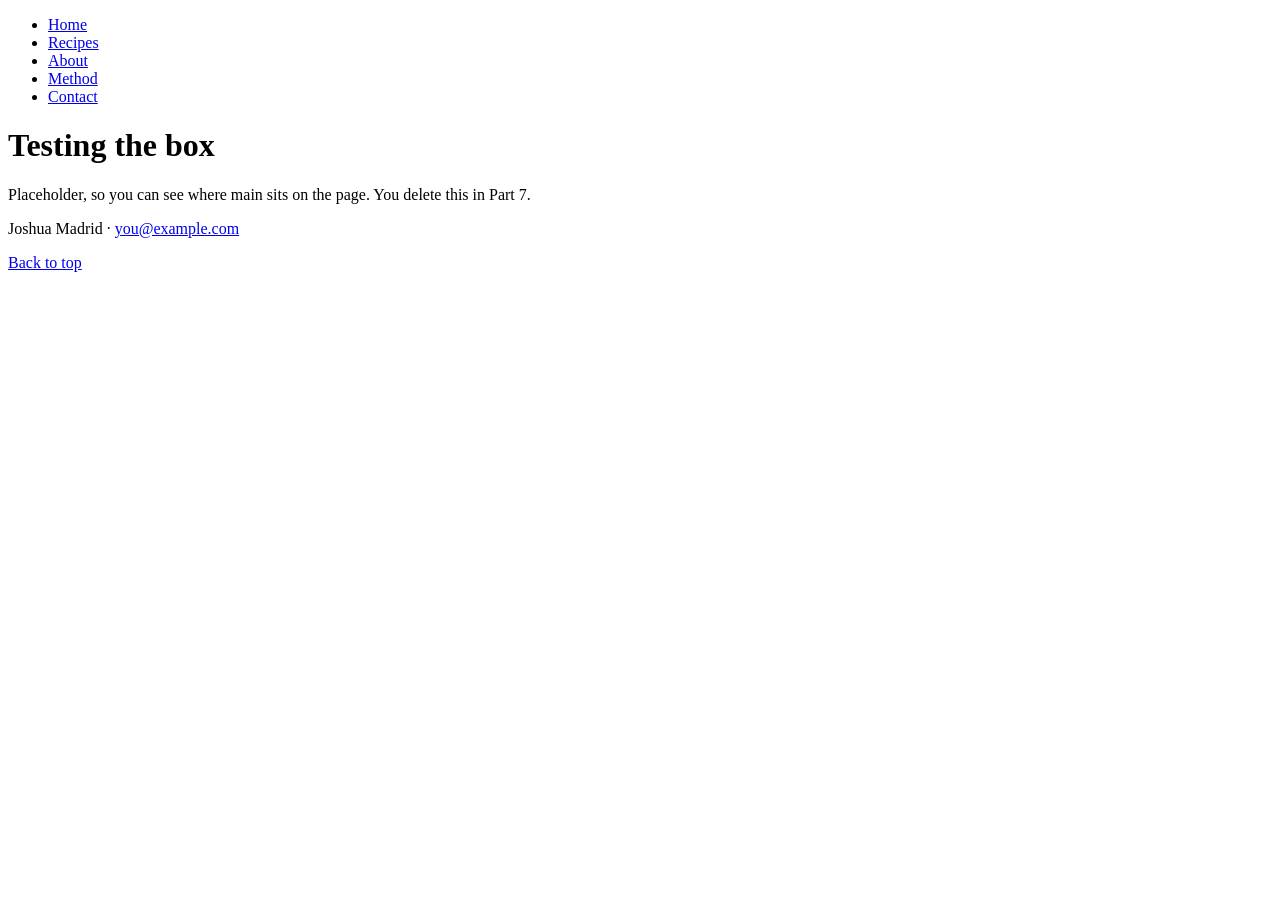
==== recipes/bbq-chicken.html @ a430b247 "new page link" ====
<!DOCTYPE html>
<html lang="en">
<head>
    <meta charset="UTF-8">
    <meta name="viewport" content="width=device-width, initial-scale=1.0">
    <title>Template</title>

    <link rel="preconnect" href="https://fonts.googleapis.com">
    <link rel="preconnect" href="https://fonts.gstatic.com" crossorigin>
    <link href="https://fonts.googleapis.com/css2?family=DM+Serif+Display:ital@0;1&family=Open+Sans:ital,wght@0,300..800;1,300..800&display=swap" rel="stylesheet">
    
    <link rel="stylesheet" href="css/styles.css">
</head>
<body id="top">

    <nav class="site-nav">
        <ul>
            <li>
                <a href="index.html">Home</a>
            </li>

            <li>
                <a href="#cards">Recipes</a>
            </li>

            <li>
                <a href="#about">About</a>
            </li>

            <li>
                <a href="#method">Method</a>
            </li>

            <li>
                <a href="mailto:you@example.com">Contact</a>
            </li>
        </ul>
    </nav>

    <main>
        <h1>Testing the box</h1>
        <p>Placeholder, so you can see where main sits on the page. You delete this in Part 7.</p>
    </main>

    <footer class="site-footer">
        <div class="inner">
            <p>Joshua Madrid &middot; <a href="mailto:you@example.com">you@example.com</a></p>
            <p class="right"><a href="#top">Back to top</a></p>
        </div>
    </footer>

</body>
</html>
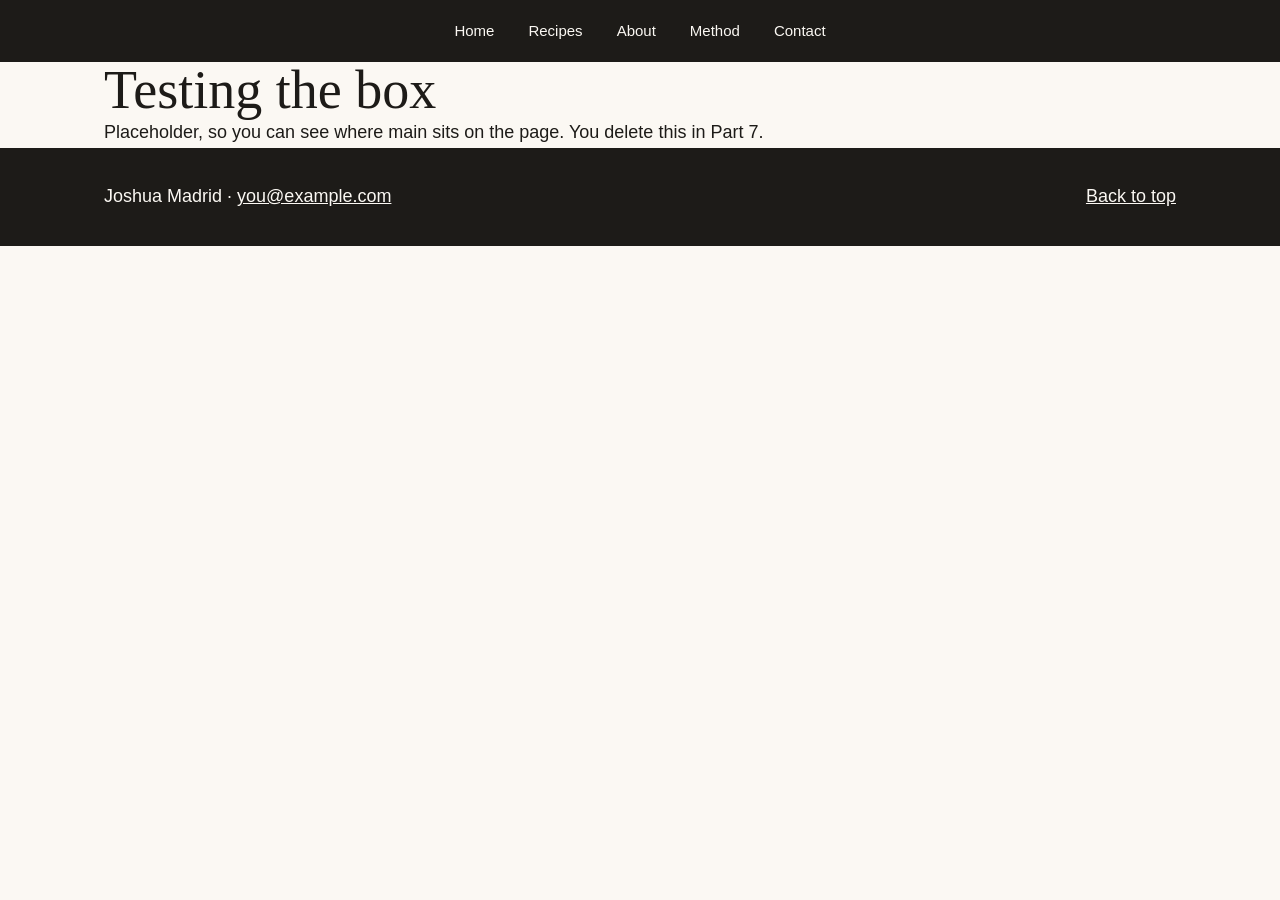
==== commit d15589e3: "linked style sheet" ====
--- a/recipes/bbq-chicken.html
+++ b/recipes/bbq-chicken.html
@@ -9,7 +9,7 @@
     <link rel="preconnect" href="https://fonts.gstatic.com" crossorigin>
     <link href="https://fonts.googleapis.com/css2?family=DM+Serif+Display:ital@0;1&family=Open+Sans:ital,wght@0,300..800;1,300..800&display=swap" rel="stylesheet">
     
-    <link rel="stylesheet" href="css/styles.css">
+    <link rel="stylesheet" href="../css/styles.css">
 </head>
 <body id="top">
 
--- a/css/styles.css
+++ b/css/styles.css
@@ -0,0 +1,140 @@
+* {
+  box-sizing: border-box;
+  margin: 0;
+  padding: 0;
+}
+
+body {
+  background: #FBF8F3;
+  color: #1D1B18;
+  font-family: 'Inter', Helvetica, Arial, sans-serif;
+  font-size: 18px;
+  line-height: 1.65;
+}
+
+h1, h2, h3 {
+  font-family: 'DM Serif Display', Georgia, serif;
+  font-weight: 400;
+}
+
+.site-nav {
+  background: #1D1B18;
+}
+
+.site-nav ul {
+  list-style: none;
+  display: grid;
+  grid-template: auto / auto auto auto auto auto;
+  gap: 34px;
+  width: max-content;
+  margin: 0 auto;
+  padding: 16px 24px;
+}
+
+.site-nav a {
+  color: #FBF8F3;
+  text-decoration: none;
+  font-size: 15px;
+}
+
+main {
+  max-width: 1120px;
+  margin: 0 auto;
+  padding: 0 24px;
+}
+
+.site-footer {
+  background: #1D1B18;
+  color: #FBF8F3;
+}
+
+.site-footer .inner {
+  display: grid;
+  grid-template: auto / 1fr 1fr;
+  max-width: 1120px;
+  margin: 0 auto;
+  padding: 34px 24px;
+}
+
+.site-footer a {
+  color: #FBF8F3;
+}
+
+.site-footer .right {
+  text-align: right;
+}
+
+.hero {
+  display: grid;
+  grid-template: auto / 1fr 1fr;
+  gap: 28px;
+  padding: 54px 0;
+}
+
+.hero img {
+  width: 100%;
+  height: 380px;
+  object-fit: cover;
+}
+
+h1 {
+  font-size: 54px;
+  line-height: 1.05;
+}
+
+.eyebrow {
+  font-size: 13px;
+  letter-spacing: 0.18em;
+  text-transform: uppercase;
+  color: #1B858F;
+  margin-bottom: 10px;
+}
+
+.lede {
+  font-size: 20px;
+  color: #6B6560;
+}
+
+.button {
+  display: inline-block;
+  margin-top: 12px;
+  background: #1B858F;
+  color: #FBF8F3;
+  text-decoration: none;
+  padding: 13px 22px;
+  font-size: 15px;
+  text-transform: uppercase;
+}
+
+.section-head {
+  border-top: 1px solid #EFE9DF;
+  padding: 34px 0 24px;
+}
+
+.section-head p {
+  max-width: 68ch;
+}
+
+.cards {
+  display: grid;
+  grid-template: auto / 1fr 1fr 1fr;
+  gap: 28px;
+  padding-bottom: 60px;
+}
+
+.card img {
+  width: 100%;
+  height: 230px;
+  object-fit: cover;
+}
+
+.card h3 {
+  margin: 14px 0 6px;
+}
+
+.card p {
+  font-size: 16px;
+  color: #6B6560;
+}
+
+
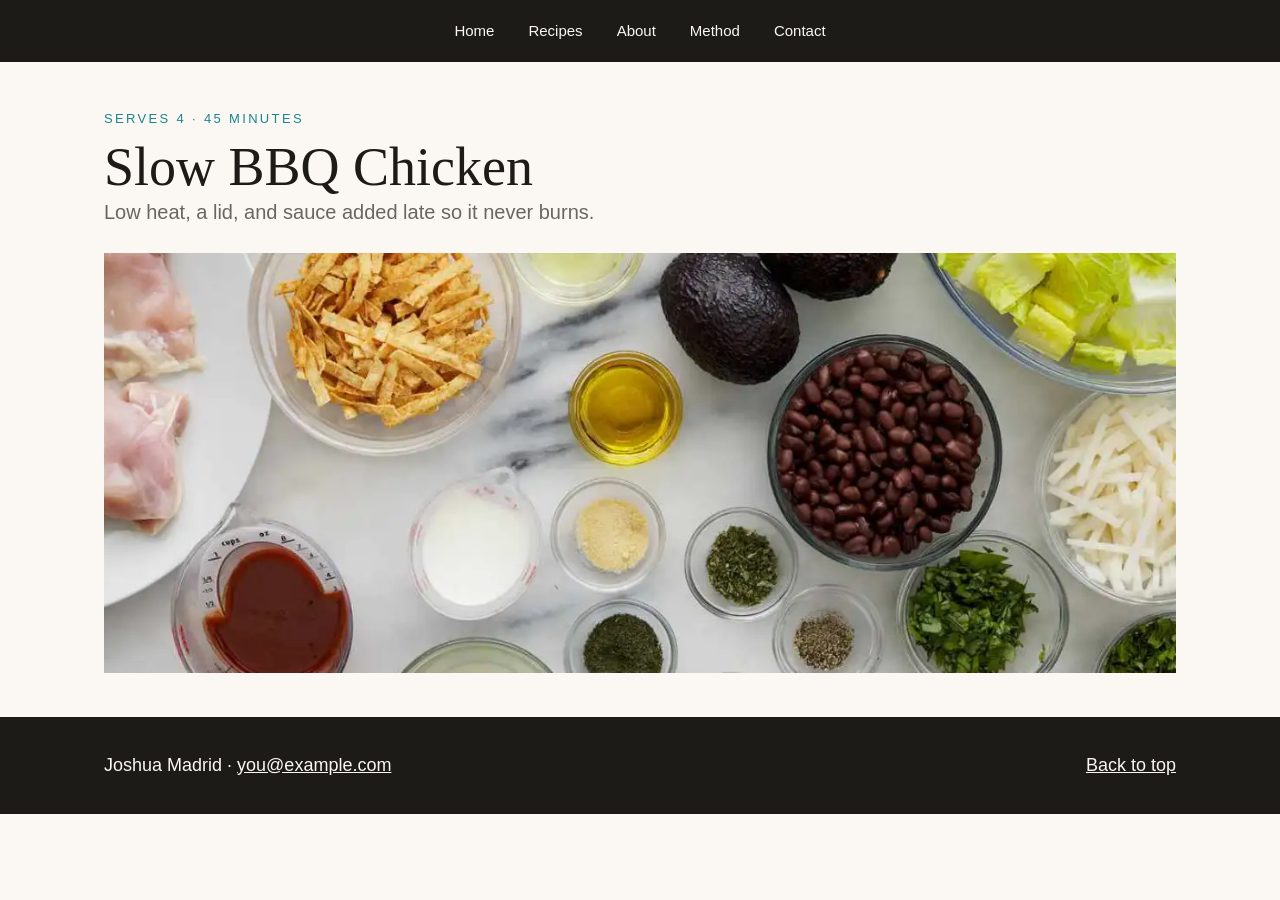
==== commit fb948bab: "new hero" ====
--- a/recipes/bbq-chicken.html
+++ b/recipes/bbq-chicken.html
@@ -16,15 +16,15 @@
     <nav class="site-nav">
         <ul>
             <li>
-                <a href="index.html">Home</a>
+                <a href="../index.html">Home</a>
             </li>
 
             <li>
-                <a href="#cards">Recipes</a>
+                <a href="../index.html#cards">Recipes</a>
             </li>
 
             <li>
-                <a href="#about">About</a>
+                <a href="../index.html#about">About</a>
             </li>
 
             <li>
@@ -37,9 +37,15 @@
         </ul>
     </nav>
 
-    <main>
-        <h1>Testing the box</h1>
-        <p>Placeholder, so you can see where main sits on the page. You delete this in Part 7.</p>
+    <main>       
+        <header class="recipe-hero">
+            <p class="eyebrow">Serves 4 &middot; 45 minutes</p>
+            <h1>Slow BBQ Chicken</h1>
+            <p class="lede">Low heat, a lid, and sauce added late so it never burns.</p>
+            <img src="../images/bbq-chicken-banner.webp" alt="A tray of BBQ chicken">
+        </header>
+
+        
     </main>
 
     <footer class="site-footer">
--- a/css/styles.css
+++ b/css/styles.css
@@ -138,3 +138,15 @@
 }
 
 
+.recipe-hero {
+  padding: 46px 0 34px;
+}
+
+.recipe-hero img {
+  width: 100%;
+  height: 420px;
+  object-fit: cover;
+  margin-top: 24px;
+}
+
+
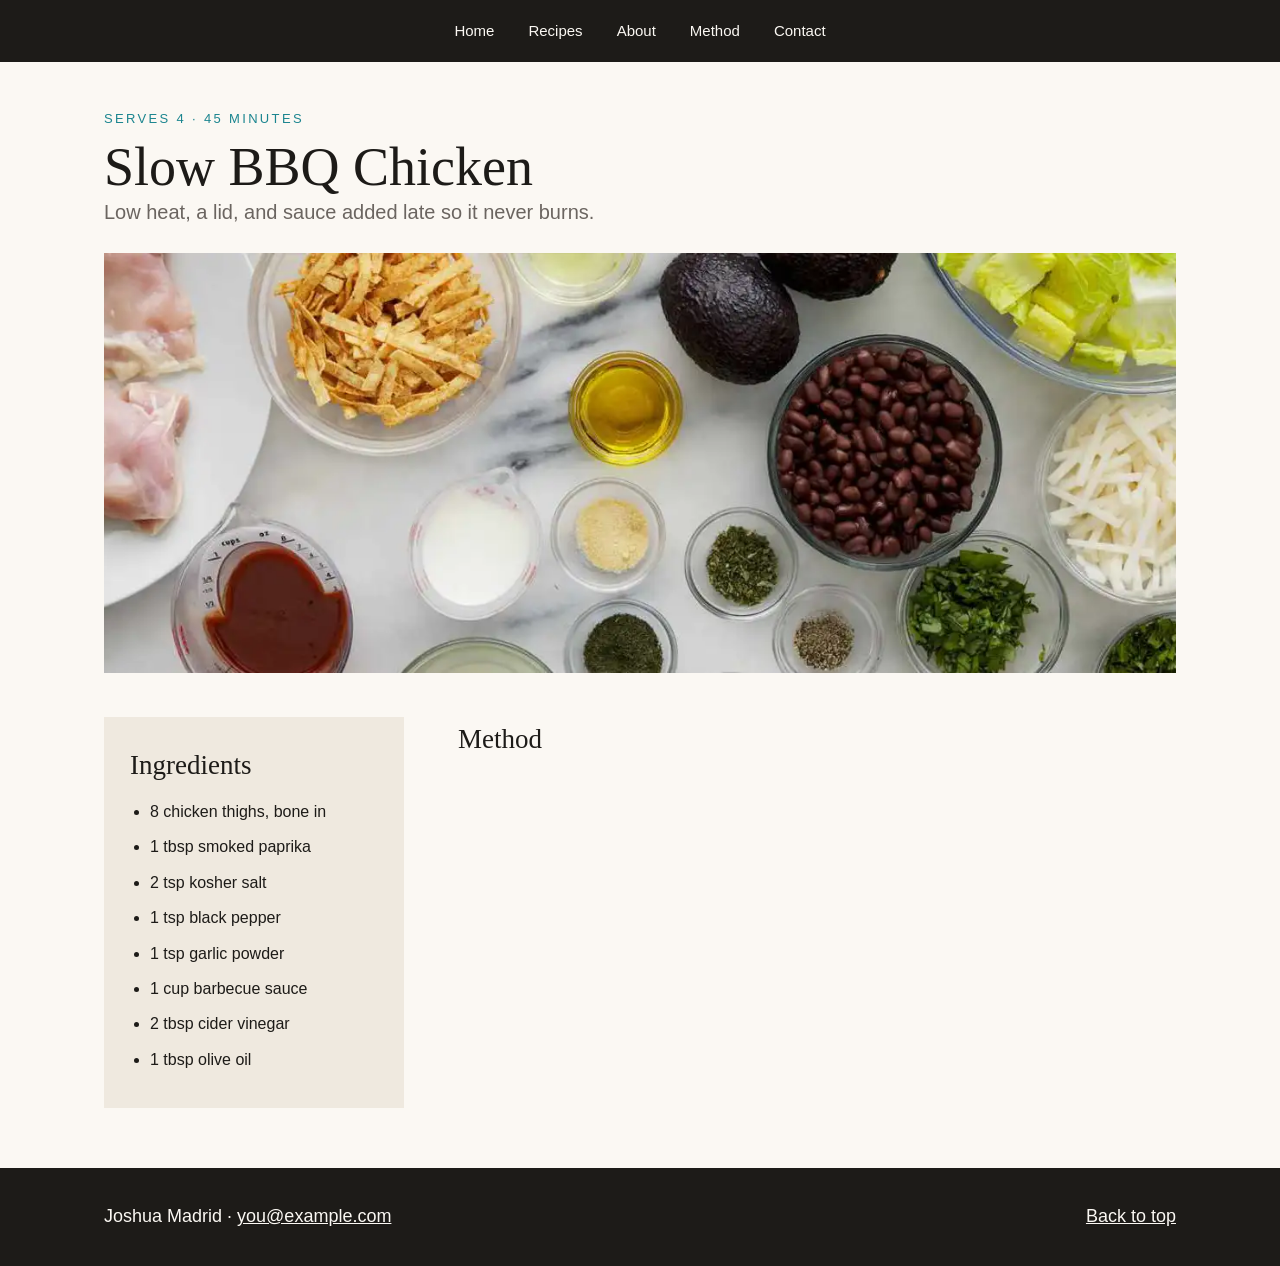
==== commit c4035004: "list aside" ====
--- a/recipes/bbq-chicken.html
+++ b/recipes/bbq-chicken.html
@@ -3,7 +3,7 @@
 <head>
     <meta charset="UTF-8">
     <meta name="viewport" content="width=device-width, initial-scale=1.0">
-    <title>Template</title>
+     <title>Slow BBQ Chicken</title>
 
     <link rel="preconnect" href="https://fonts.googleapis.com">
     <link rel="preconnect" href="https://fonts.gstatic.com" crossorigin>
@@ -45,7 +45,27 @@
             <img src="../images/bbq-chicken-banner.webp" alt="A tray of BBQ chicken">
         </header>
 
-        
+        <div class="recipe-body">
+            <aside class="ingredients">
+                <h2>Ingredients</h2>
+                <ul>
+                    <li>8 chicken thighs, bone in</li>
+                    <li>1 tbsp smoked paprika</li>
+                    <li>2 tsp kosher salt</li>
+                    <li>1 tsp black pepper</li>
+                    <li>1 tsp garlic powder</li>
+                    <li>1 cup barbecue sauce</li>
+                    <li>2 tbsp cider vinegar</li>
+                    <li>1 tbsp olive oil</li>
+                </ul>
+            </aside>
+
+            <section id="method">
+                <h2>Method</h2>
+            </section>
+        </div>
+
+
     </main>
 
     <footer class="site-footer">
--- a/css/styles.css
+++ b/css/styles.css
@@ -150,3 +150,25 @@
 }
 
 
+.recipe-body {
+  display: grid;
+  grid-template: auto / 300px 1fr;
+  gap: 54px;
+  padding-bottom: 60px;
+}
+
+.ingredients {
+  background: #EFE9DF;
+  padding: 26px;
+  align-self: start;
+}
+
+.ingredients ul {
+  margin: 12px 0 0 20px;
+}
+
+.ingredients li {
+  margin-bottom: 9px;
+  font-size: 16px;
+}
+
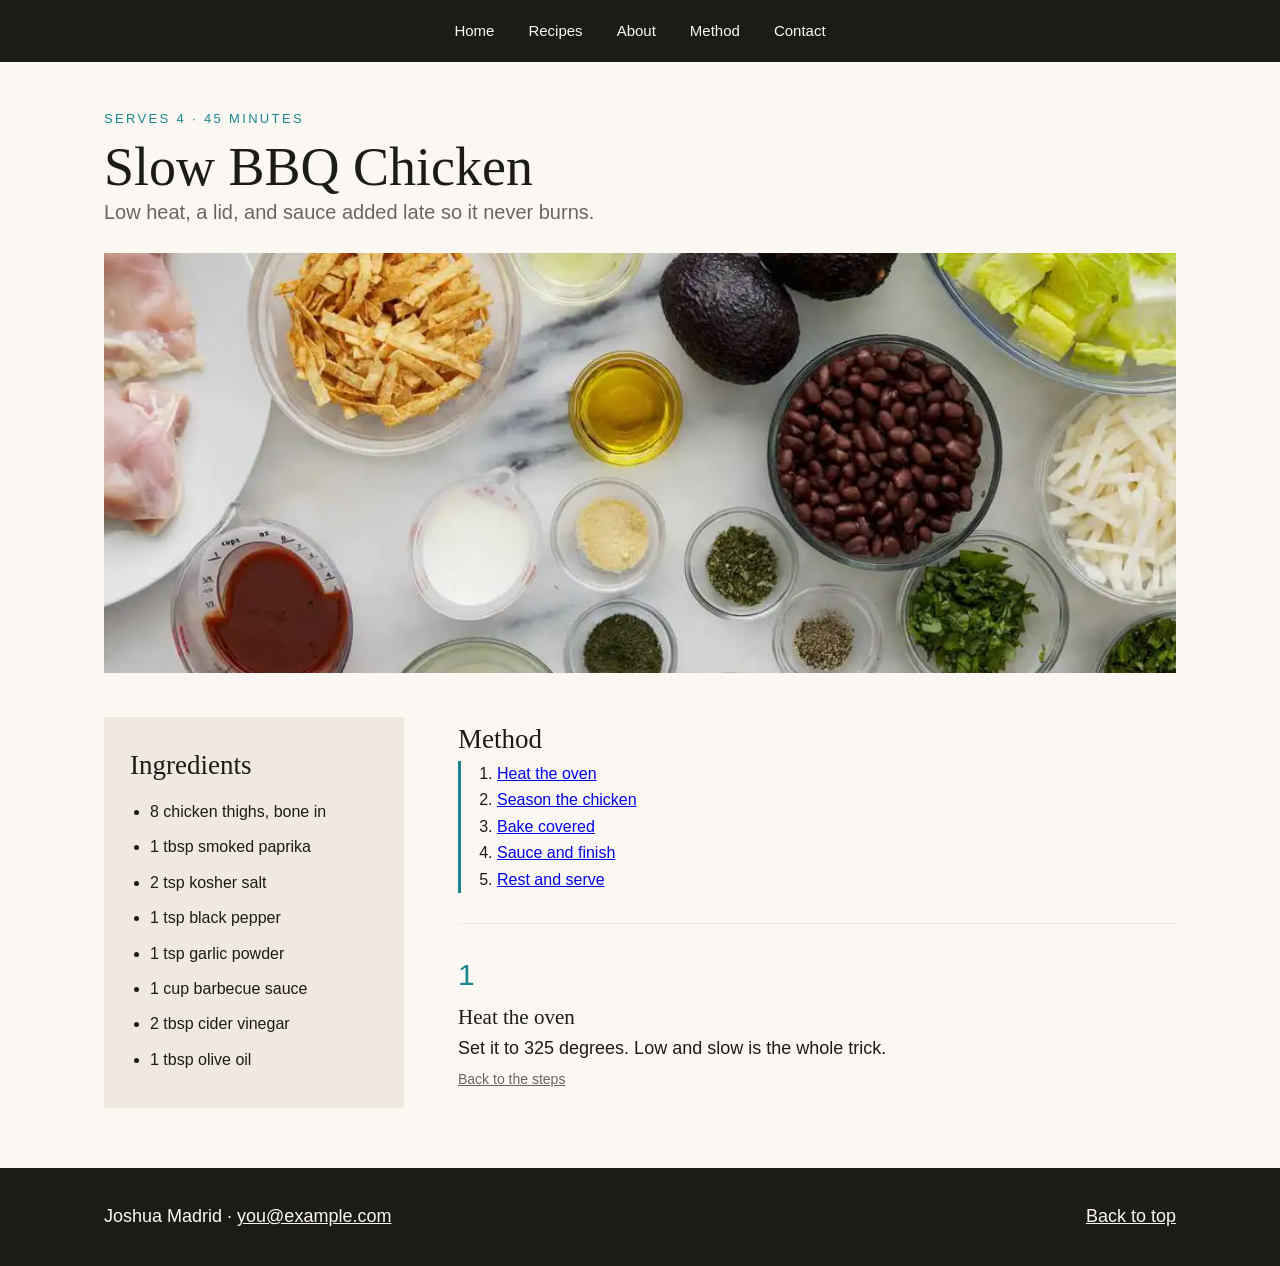
==== commit 12b4847b: "styling hyper links" ====
--- a/recipes/bbq-chicken.html
+++ b/recipes/bbq-chicken.html
@@ -62,6 +62,25 @@
 
             <section id="method">
                 <h2>Method</h2>
+
+                <nav class="jump">
+                    <ol>
+                        <li><a href="#step-1">Heat the oven</a></li>
+                        <li><a href="#step-2">Season the chicken</a></li>
+                        <li><a href="#step-3">Bake covered</a></li>
+                        <li><a href="#step-4">Sauce and finish</a></li>
+                        <li><a href="#step-5">Rest and serve</a></li>
+                    </ol>
+                </nav>
+
+                <article class="step" id="step-1">
+                    <span class="num">1</span>
+                    <h3>Heat the oven</h3>
+                    <p>Set it to 325 degrees. Low and slow is the whole trick.</p>
+                    <p><a class="back" href="#method">Back to the steps</a></p>
+                </article>
+
+                
             </section>
         </div>
 
--- a/css/styles.css
+++ b/css/styles.css
@@ -172,3 +172,34 @@
   font-size: 16px;
 }
 
+.jump {
+  border-left: 3px solid #1B858F;
+  padding-left: 18px;
+  margin-bottom: 30px;
+}
+
+.jump ol {
+  margin-left: 18px;
+}
+
+.jump li {
+  font-size: 16px;
+}
+
+.step {
+  border-top: 1px solid #EFE9DF;
+  padding-top: 26px;
+  margin-top: 26px;
+}
+
+.step .num {
+  display: block;
+  font-size: 30px;
+  color: #1B858F;
+}
+
+.back {
+  font-size: 14px;
+  color: #6B6560;
+}
+
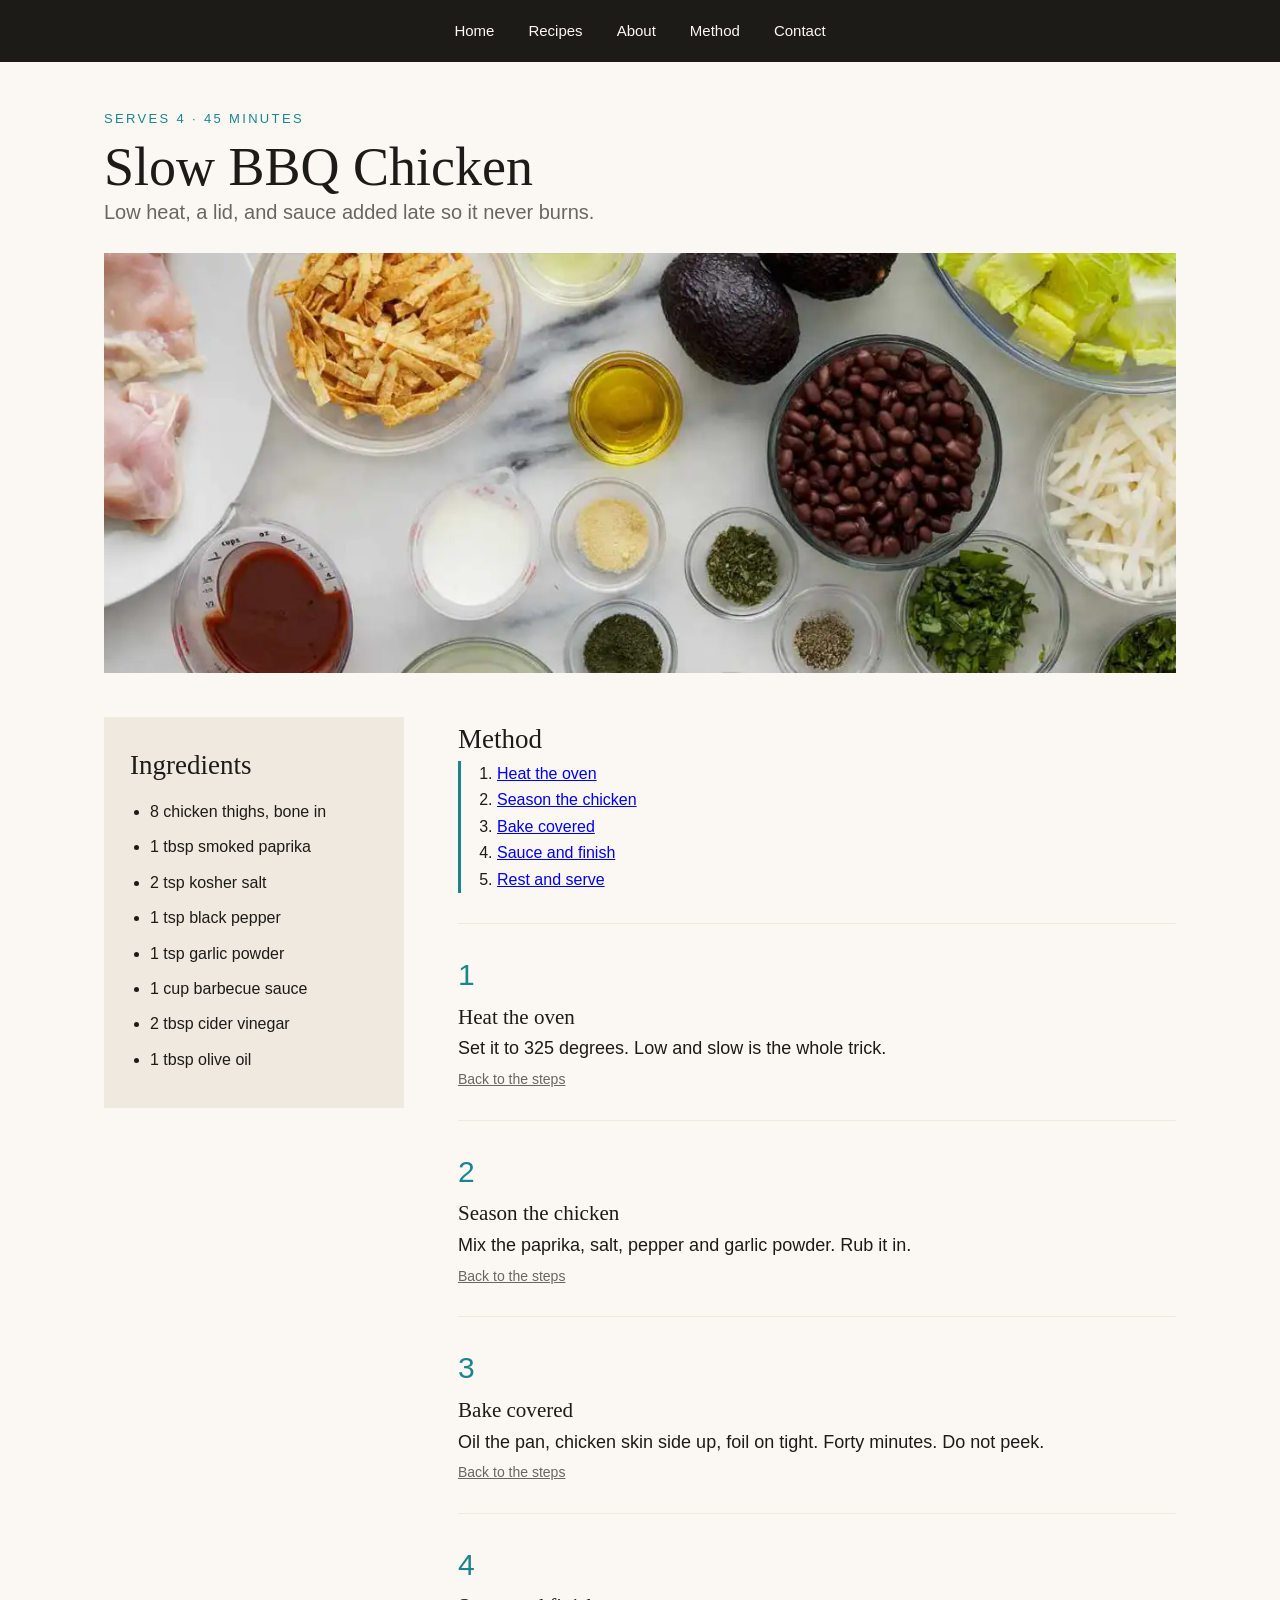
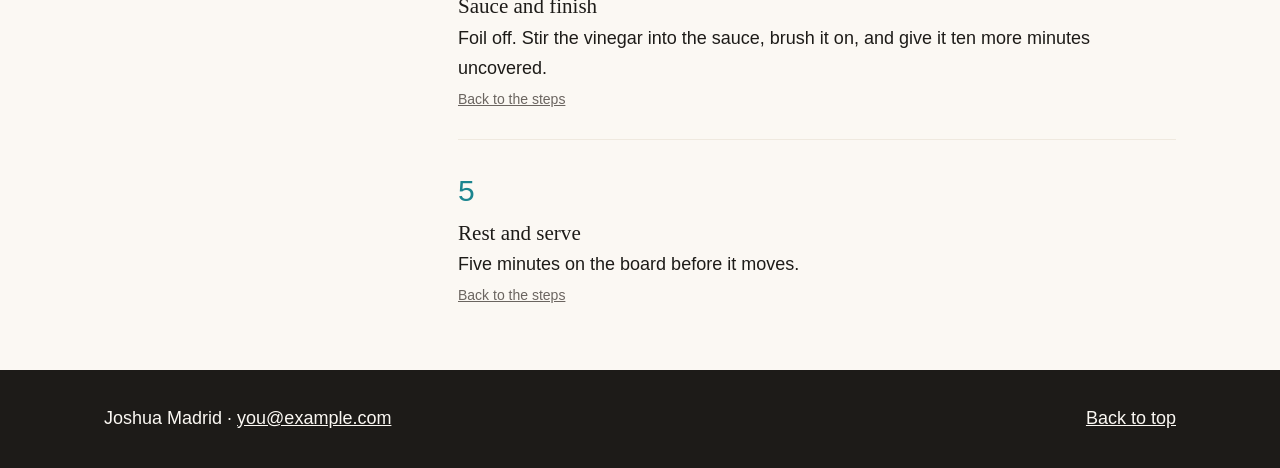
==== commit 1bb77ee0: "Commit Last step" ====
--- a/recipes/bbq-chicken.html
+++ b/recipes/bbq-chicken.html
@@ -80,7 +80,35 @@
                     <p><a class="back" href="#method">Back to the steps</a></p>
                 </article>
 
-                
+                <article class="step" id="step-2">
+                    <span class="num">2</span>
+                    <h3>Season the chicken</h3>
+                    <p>Mix the paprika, salt, pepper and garlic powder. Rub it in.</p>
+                    <p><a class="back" href="#method">Back to the steps</a></p>
+                </article>
+
+                <article class="step" id="step-3">
+                    <span class="num">3</span>
+                    <h3>Bake covered</h3>
+                    <p>Oil the pan, chicken skin side up, foil on tight. Forty minutes. Do not peek.</p>
+                    <p><a class="back" href="#method">Back to the steps</a></p>
+                </article>
+
+                <article class="step" id="step-4">
+                    <span class="num">4</span>
+                    <h3>Sauce and finish</h3>
+                    <p>Foil off. Stir the vinegar into the sauce, brush it on, and give it ten more minutes uncovered.</p>
+                    <p><a class="back" href="#method">Back to the steps</a></p>
+                </article>
+
+                <article class="step" id="step-5">
+                    <span class="num">5</span>
+                    <h3>Rest and serve</h3>
+                    <p>Five minutes on the board before it moves.</p>
+                    <p><a class="back" href="#method">Back to the steps</a></p>
+                </article>
+
+
             </section>
         </div>
 
